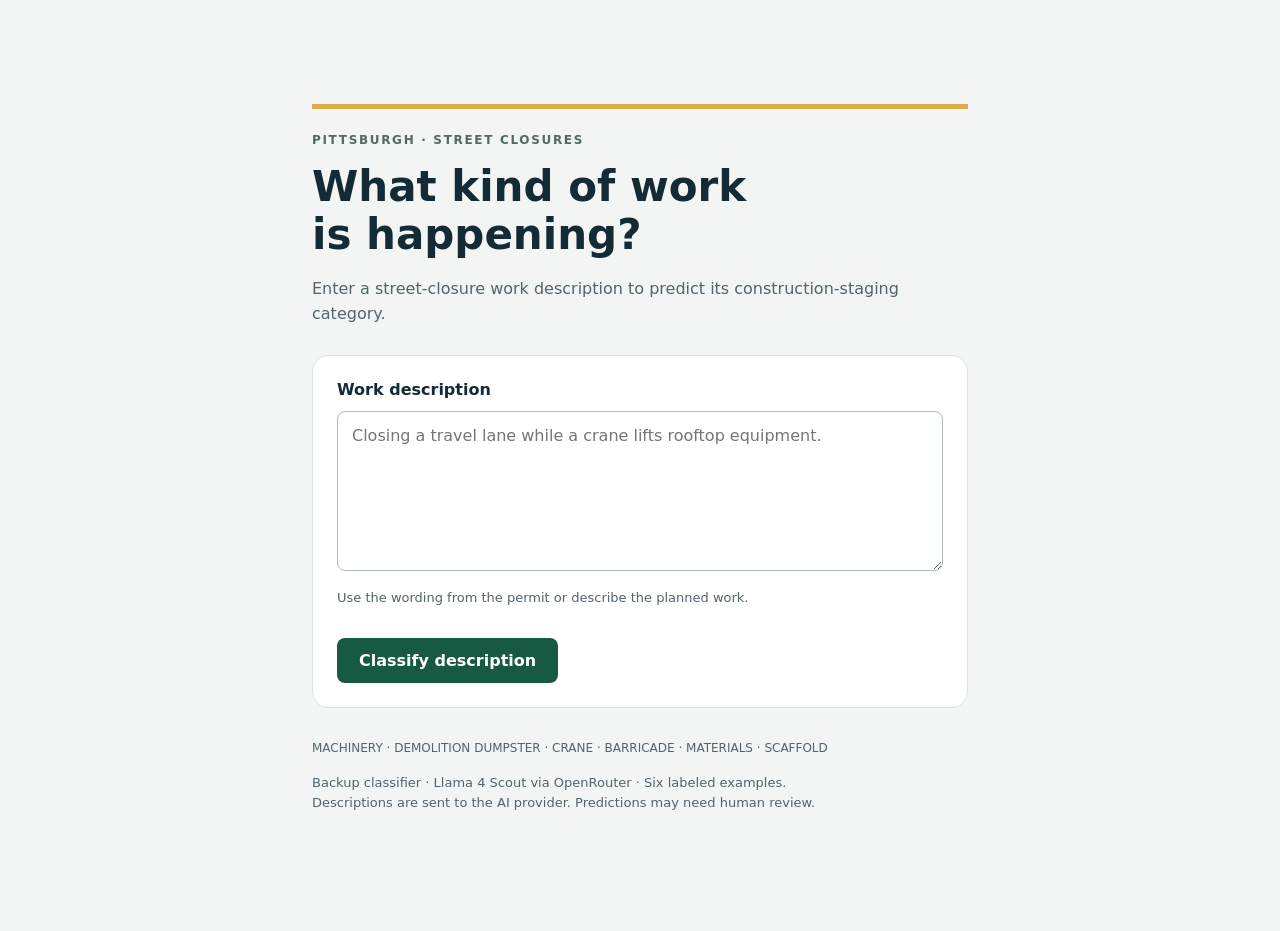
==== vercel_classifier/public/index.html @ e856402d "Add Vercel classifier backup and actionable provider errors" ====
<!doctype html>
<html lang="en">
<head>
<meta charset="utf-8"><meta name="viewport" content="width=device-width, initial-scale=1">
<title>Pittsburgh Street Closure Classifier</title>
<style>
:root{font-family:system-ui,sans-serif;color:#142b35;background:#f2f5f4}*{box-sizing:border-box}body{margin:0}main{max-width:720px;margin:8vh auto;padding:32px}header{border-top:5px solid #d9ad48;padding-top:24px}.eyebrow{font-size:12px;font-weight:700;letter-spacing:.14em;color:#526964}h1{font-size:clamp(28px,5vw,42px);line-height:1.15;margin:16px 0}p{color:#52646c;line-height:1.6}form{background:white;border:1px solid #dce4e1;border-radius:16px;padding:24px;margin:28px 0}label{display:block;font-weight:650;margin-bottom:12px}textarea{width:100%;min-height:160px;border:1px solid #aebeba;border-radius:8px;padding:14px;font:inherit;resize:vertical}textarea:focus{outline:3px solid #d8ede4;border-color:#1e6653}button{background:#185943;color:white;border:0;border-radius:8px;padding:13px 22px;font:inherit;font-weight:650;cursor:pointer;margin-top:16px}button:disabled{opacity:.6;cursor:wait}.hint,footer{font-size:13px;color:#52646c}.result{border-radius:8px;background:#e6f3ec;padding:18px;margin-top:20px}.result strong{display:block;font-size:24px;margin-top:8px}.error{background:#fff0ea;color:#8b3520;padding:16px;border-radius:8px;margin-top:20px}[hidden]{display:none}.tags{font-size:12px;line-height:2;color:#52646c}footer{line-height:1.6}
</style>
</head>
<body><main>
<header><div class="eyebrow">PITTSBURGH · STREET CLOSURES</div><h1>What kind of work<br>is happening?</h1><p>Enter a street-closure work description to predict its construction-staging category.</p></header>
<form id="form"><label for="description">Work description</label><textarea id="description" required maxlength="4000" placeholder="Closing a travel lane while a crane lifts rooftop equipment."></textarea><p class="hint">Use the wording from the permit or describe the planned work.</p><button id="submit" type="submit">Classify description</button><div id="error" class="error" role="alert" hidden></div><div id="result" class="result" aria-live="polite" hidden>Predicted category<strong id="category"></strong></div></form>
<div class="tags">MACHINERY · DEMOLITION DUMPSTER · CRANE · BARRICADE · MATERIALS · SCAFFOLD</div><footer><p>Backup classifier · Llama 4 Scout via OpenRouter · Six labeled examples.<br>Descriptions are sent to the AI provider. Predictions may need human review.</p></footer>
</main><script>
const form=document.getElementById('form'),button=document.getElementById('submit'),error=document.getElementById('error'),result=document.getElementById('result');
form.addEventListener('submit',async event=>{event.preventDefault();error.hidden=true;result.hidden=true;button.disabled=true;button.textContent='Classifying…';try{const response=await fetch('/api/classify',{method:'POST',headers:{'Content-Type':'application/json'},body:JSON.stringify({description:document.getElementById('description').value}),signal:AbortSignal.timeout(35000)});let data;try{data=await response.json()}catch{throw new Error('The service could not respond. Please try again shortly.')}if(!response.ok)throw new Error(data.error||'Classification failed. Please try again.');document.getElementById('category').textContent=data.category;result.hidden=false}catch(exc){error.textContent=exc.name==='TimeoutError'?'The request took too long. Please try again.':exc.message;error.hidden=false}finally{button.disabled=false;button.textContent='Classify description'}});
</script></body></html>
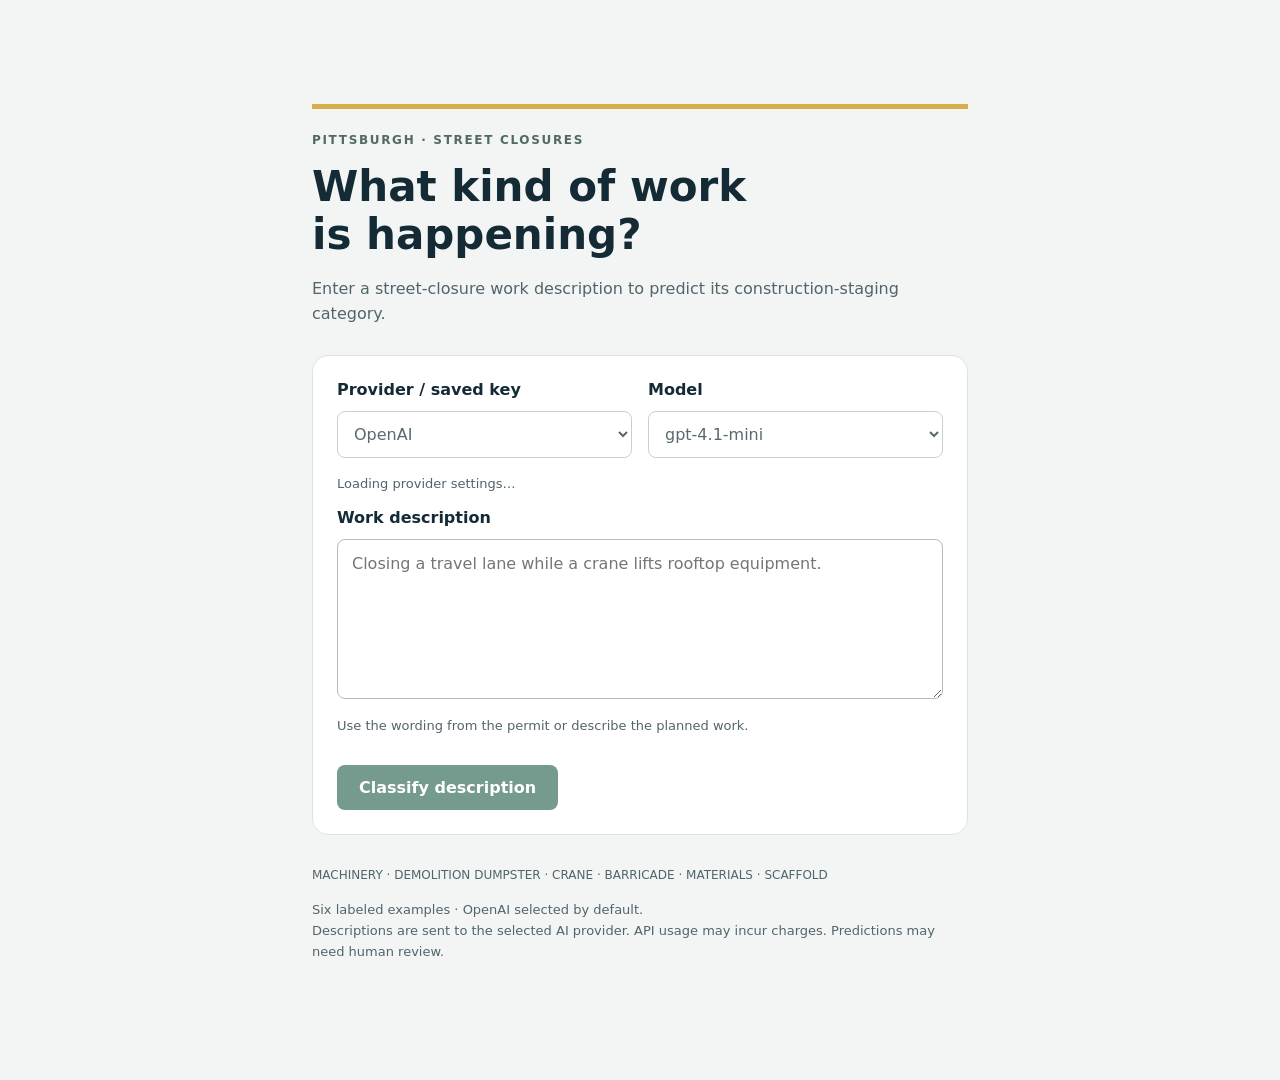
==== commit b27354a4: "Add selectable classifier providers and models with OpenAI default" ====
--- a/vercel_classifier/public/index.html
+++ b/vercel_classifier/public/index.html
@@ -5,13 +5,15 @@
 <title>Pittsburgh Street Closure Classifier</title>
 <style>
 :root{font-family:system-ui,sans-serif;color:#142b35;background:#f2f5f4}*{box-sizing:border-box}body{margin:0}main{max-width:720px;margin:8vh auto;padding:32px}header{border-top:5px solid #d9ad48;padding-top:24px}.eyebrow{font-size:12px;font-weight:700;letter-spacing:.14em;color:#526964}h1{font-size:clamp(28px,5vw,42px);line-height:1.15;margin:16px 0}p{color:#52646c;line-height:1.6}form{background:white;border:1px solid #dce4e1;border-radius:16px;padding:24px;margin:28px 0}label{display:block;font-weight:650;margin-bottom:12px}textarea{width:100%;min-height:160px;border:1px solid #aebeba;border-radius:8px;padding:14px;font:inherit;resize:vertical}textarea:focus{outline:3px solid #d8ede4;border-color:#1e6653}button{background:#185943;color:white;border:0;border-radius:8px;padding:13px 22px;font:inherit;font-weight:650;cursor:pointer;margin-top:16px}button:disabled{opacity:.6;cursor:wait}.hint,footer{font-size:13px;color:#52646c}.result{border-radius:8px;background:#e6f3ec;padding:18px;margin-top:20px}.result strong{display:block;font-size:24px;margin-top:8px}.error{background:#fff0ea;color:#8b3520;padding:16px;border-radius:8px;margin-top:20px}[hidden]{display:none}.tags{font-size:12px;line-height:2;color:#52646c}footer{line-height:1.6}
+.settings{display:grid;grid-template-columns:1fr 1fr;gap:16px;margin-bottom:16px}select,input{width:100%;border:1px solid #aebeba;border-radius:8px;padding:12px;font:inherit;background:white;color:#142b35}select:focus,input:focus{outline:3px solid #d8ede4;border-color:#1e6653}#custom-model-wrap{margin-bottom:16px}#attribution{display:block;margin-top:8px;font-size:13px;color:#52646c}@media(max-width:540px){.settings{grid-template-columns:1fr}main{padding:20px}form{padding:18px}}
 </style>
 </head>
 <body><main>
 <header><div class="eyebrow">PITTSBURGH · STREET CLOSURES</div><h1>What kind of work<br>is happening?</h1><p>Enter a street-closure work description to predict its construction-staging category.</p></header>
-<form id="form"><label for="description">Work description</label><textarea id="description" required maxlength="4000" placeholder="Closing a travel lane while a crane lifts rooftop equipment."></textarea><p class="hint">Use the wording from the permit or describe the planned work.</p><button id="submit" type="submit">Classify description</button><div id="error" class="error" role="alert" hidden></div><div id="result" class="result" aria-live="polite" hidden>Predicted category<strong id="category"></strong></div></form>
-<div class="tags">MACHINERY · DEMOLITION DUMPSTER · CRANE · BARRICADE · MATERIALS · SCAFFOLD</div><footer><p>Backup classifier · Llama 4 Scout via OpenRouter · Six labeled examples.<br>Descriptions are sent to the AI provider. Predictions may need human review.</p></footer>
-</main><script>
-const form=document.getElementById('form'),button=document.getElementById('submit'),error=document.getElementById('error'),result=document.getElementById('result');
-form.addEventListener('submit',async event=>{event.preventDefault();error.hidden=true;result.hidden=true;button.disabled=true;button.textContent='Classifying…';try{const response=await fetch('/api/classify',{method:'POST',headers:{'Content-Type':'application/json'},body:JSON.stringify({description:document.getElementById('description').value}),signal:AbortSignal.timeout(35000)});let data;try{data=await response.json()}catch{throw new Error('The service could not respond. Please try again shortly.')}if(!response.ok)throw new Error(data.error||'Classification failed. Please try again.');document.getElementById('category').textContent=data.category;result.hidden=false}catch(exc){error.textContent=exc.name==='TimeoutError'?'The request took too long. Please try again.':exc.message;error.hidden=false}finally{button.disabled=false;button.textContent='Classify description'}});
-</script></body></html>
+<form id="form">
+<div class="settings"><div><label for="provider">Provider / saved key</label><select id="provider" disabled><option value="openai">OpenAI</option></select></div><div><label for="model">Model</label><select id="model" disabled><option value="gpt-4.1-mini">gpt-4.1-mini</option></select></div></div>
+<div id="custom-model-wrap" hidden><label for="custom-model">Custom model ID</label><input id="custom-model" maxlength="160" placeholder="Enter a chat model ID from this provider"></div>
+<p id="provider-status" class="hint" role="status">Loading provider settings…</p>
+<label for="description">Work description</label><textarea id="description" required maxlength="4000" placeholder="Closing a travel lane while a crane lifts rooftop equipment."></textarea><p class="hint">Use the wording from the permit or describe the planned work.</p><button id="submit" type="submit" disabled>Classify description</button><div id="error" class="error" role="alert" hidden></div><div id="result" class="result" aria-live="polite" hidden>Predicted category<strong id="category"></strong><span id="attribution"></span></div></form>
+<div class="tags">MACHINERY · DEMOLITION DUMPSTER · CRANE · BARRICADE · MATERIALS · SCAFFOLD</div><footer><p>Six labeled examples · OpenAI selected by default.<br>Descriptions are sent to the selected AI provider. API usage may incur charges. Predictions may need human review.</p></footer>
+</main><script src="/app.js" defer></script></body></html>
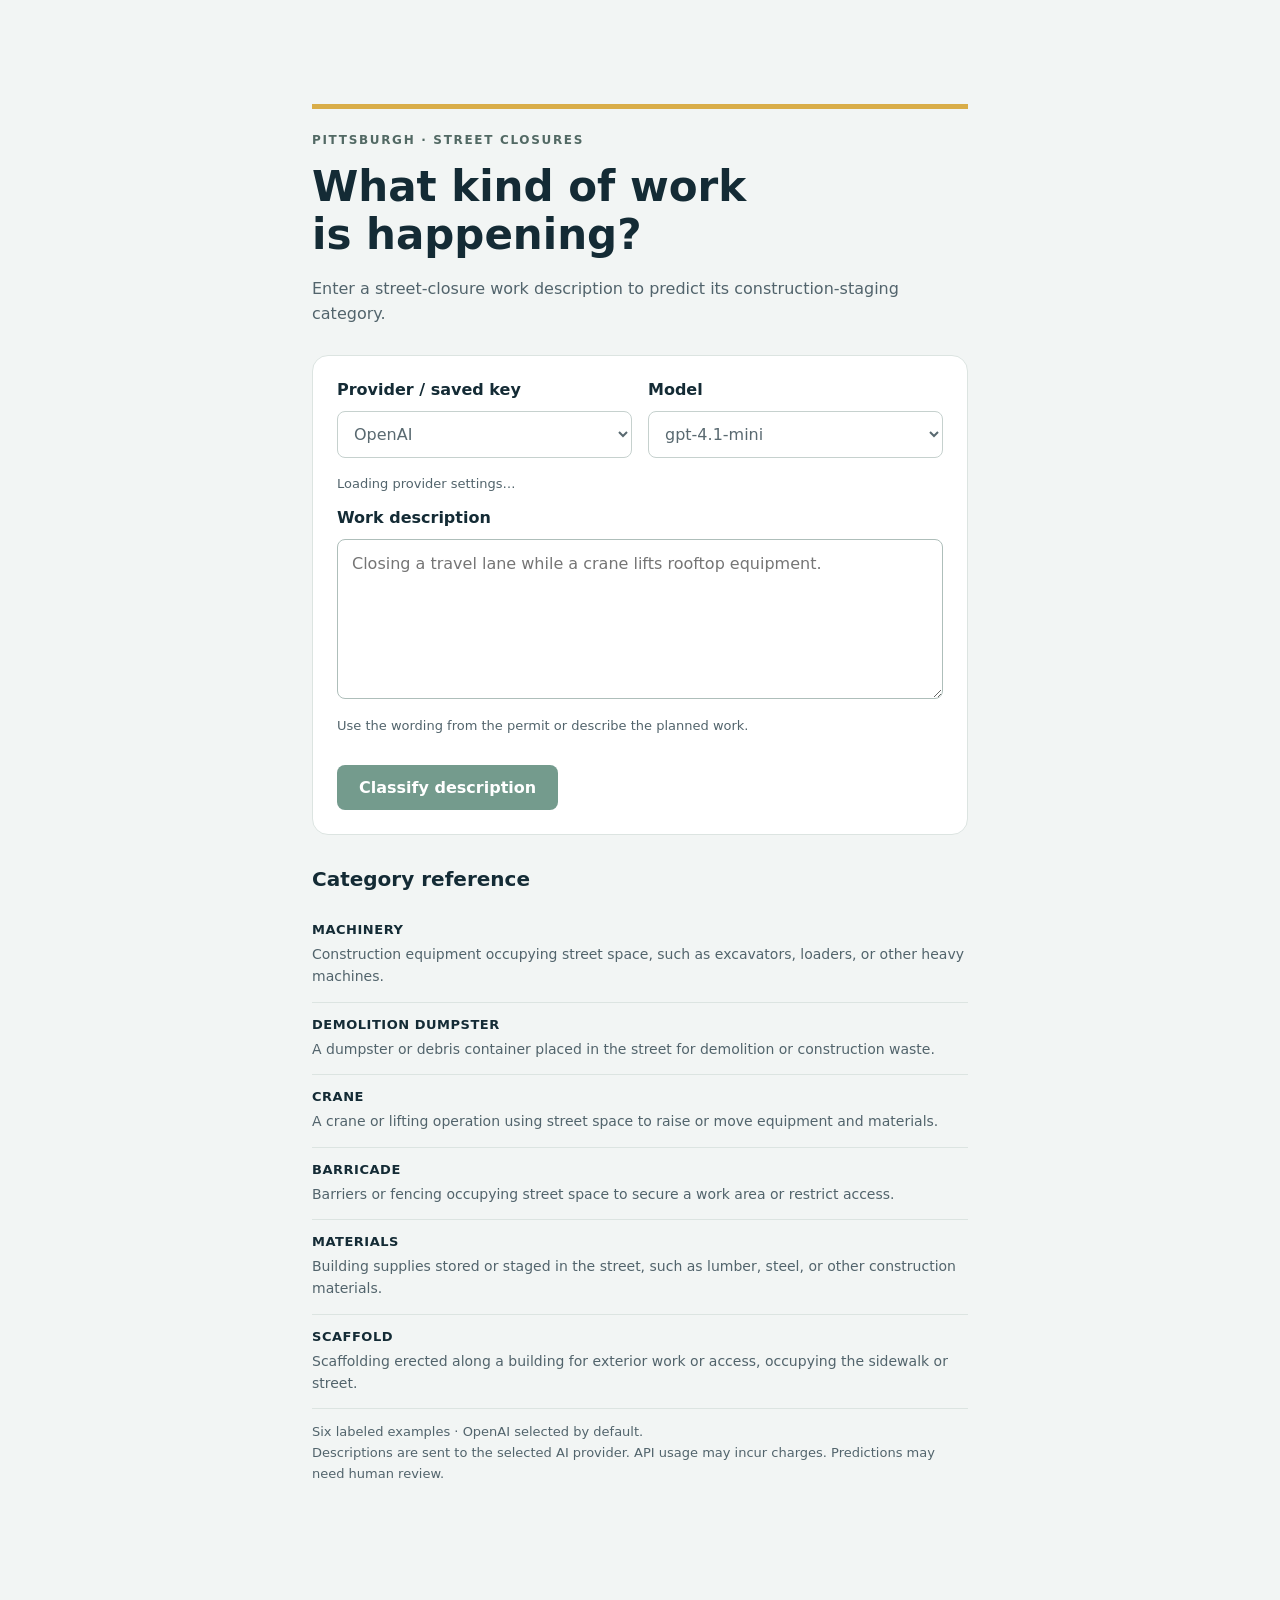
==== commit 61912a16: "Add category reference descriptions and classification explanations" ====
--- a/vercel_classifier/public/index.html
+++ b/vercel_classifier/public/index.html
@@ -6,6 +6,7 @@
 <style>
 :root{font-family:system-ui,sans-serif;color:#142b35;background:#f2f5f4}*{box-sizing:border-box}body{margin:0}main{max-width:720px;margin:8vh auto;padding:32px}header{border-top:5px solid #d9ad48;padding-top:24px}.eyebrow{font-size:12px;font-weight:700;letter-spacing:.14em;color:#526964}h1{font-size:clamp(28px,5vw,42px);line-height:1.15;margin:16px 0}p{color:#52646c;line-height:1.6}form{background:white;border:1px solid #dce4e1;border-radius:16px;padding:24px;margin:28px 0}label{display:block;font-weight:650;margin-bottom:12px}textarea{width:100%;min-height:160px;border:1px solid #aebeba;border-radius:8px;padding:14px;font:inherit;resize:vertical}textarea:focus{outline:3px solid #d8ede4;border-color:#1e6653}button{background:#185943;color:white;border:0;border-radius:8px;padding:13px 22px;font:inherit;font-weight:650;cursor:pointer;margin-top:16px}button:disabled{opacity:.6;cursor:wait}.hint,footer{font-size:13px;color:#52646c}.result{border-radius:8px;background:#e6f3ec;padding:18px;margin-top:20px}.result strong{display:block;font-size:24px;margin-top:8px}.error{background:#fff0ea;color:#8b3520;padding:16px;border-radius:8px;margin-top:20px}[hidden]{display:none}.tags{font-size:12px;line-height:2;color:#52646c}footer{line-height:1.6}
 .settings{display:grid;grid-template-columns:1fr 1fr;gap:16px;margin-bottom:16px}select,input{width:100%;border:1px solid #aebeba;border-radius:8px;padding:12px;font:inherit;background:white;color:#142b35}select:focus,input:focus{outline:3px solid #d8ede4;border-color:#1e6653}#custom-model-wrap{margin-bottom:16px}#attribution{display:block;margin-top:8px;font-size:13px;color:#52646c}@media(max-width:540px){.settings{grid-template-columns:1fr}main{padding:20px}form{padding:18px}}
+.reference{margin-top:32px}.reference h2{font-size:20px}.reference dl{margin:0}.reference dl div{padding:14px 0;border-bottom:1px solid #dce4e1}.reference dt{font-size:13px;font-weight:700;letter-spacing:.04em}.reference dd{margin:6px 0 0;color:#52646c;line-height:1.6;font-size:14px}#reason{margin:12px 0 0;color:#244f40}
 </style>
 </head>
 <body><main>
@@ -14,6 +15,13 @@
 <div class="settings"><div><label for="provider">Provider / saved key</label><select id="provider" disabled><option value="openai">OpenAI</option></select></div><div><label for="model">Model</label><select id="model" disabled><option value="gpt-4.1-mini">gpt-4.1-mini</option></select></div></div>
 <div id="custom-model-wrap" hidden><label for="custom-model">Custom model ID</label><input id="custom-model" maxlength="160" placeholder="Enter a chat model ID from this provider"></div>
 <p id="provider-status" class="hint" role="status">Loading provider settings…</p>
-<label for="description">Work description</label><textarea id="description" required maxlength="4000" placeholder="Closing a travel lane while a crane lifts rooftop equipment."></textarea><p class="hint">Use the wording from the permit or describe the planned work.</p><button id="submit" type="submit" disabled>Classify description</button><div id="error" class="error" role="alert" hidden></div><div id="result" class="result" aria-live="polite" hidden>Predicted category<strong id="category"></strong><span id="attribution"></span></div></form>
-<div class="tags">MACHINERY · DEMOLITION DUMPSTER · CRANE · BARRICADE · MATERIALS · SCAFFOLD</div><footer><p>Six labeled examples · OpenAI selected by default.<br>Descriptions are sent to the selected AI provider. API usage may incur charges. Predictions may need human review.</p></footer>
+<label for="description">Work description</label><textarea id="description" required maxlength="4000" placeholder="Closing a travel lane while a crane lifts rooftop equipment."></textarea><p class="hint">Use the wording from the permit or describe the planned work.</p><button id="submit" type="submit" disabled>Classify description</button><div id="error" class="error" role="alert" hidden></div><div id="result" class="result" aria-live="polite" hidden>Predicted category<strong id="category"></strong><p id="reason"></p><span id="attribution"></span></div></form>
+<section class="reference" aria-labelledby="reference-title"><h2 id="reference-title">Category reference</h2><dl>
+<div><dt>MACHINERY</dt><dd>Construction equipment occupying street space, such as excavators, loaders, or other heavy machines.</dd></div>
+<div><dt>DEMOLITION DUMPSTER</dt><dd>A dumpster or debris container placed in the street for demolition or construction waste.</dd></div>
+<div><dt>CRANE</dt><dd>A crane or lifting operation using street space to raise or move equipment and materials.</dd></div>
+<div><dt>BARRICADE</dt><dd>Barriers or fencing occupying street space to secure a work area or restrict access.</dd></div>
+<div><dt>MATERIALS</dt><dd>Building supplies stored or staged in the street, such as lumber, steel, or other construction materials.</dd></div>
+<div><dt>SCAFFOLD</dt><dd>Scaffolding erected along a building for exterior work or access, occupying the sidewalk or street.</dd></div>
+</dl></section><footer><p>Six labeled examples · OpenAI selected by default.<br>Descriptions are sent to the selected AI provider. API usage may incur charges. Predictions may need human review.</p></footer>
 </main><script src="/app.js" defer></script></body></html>
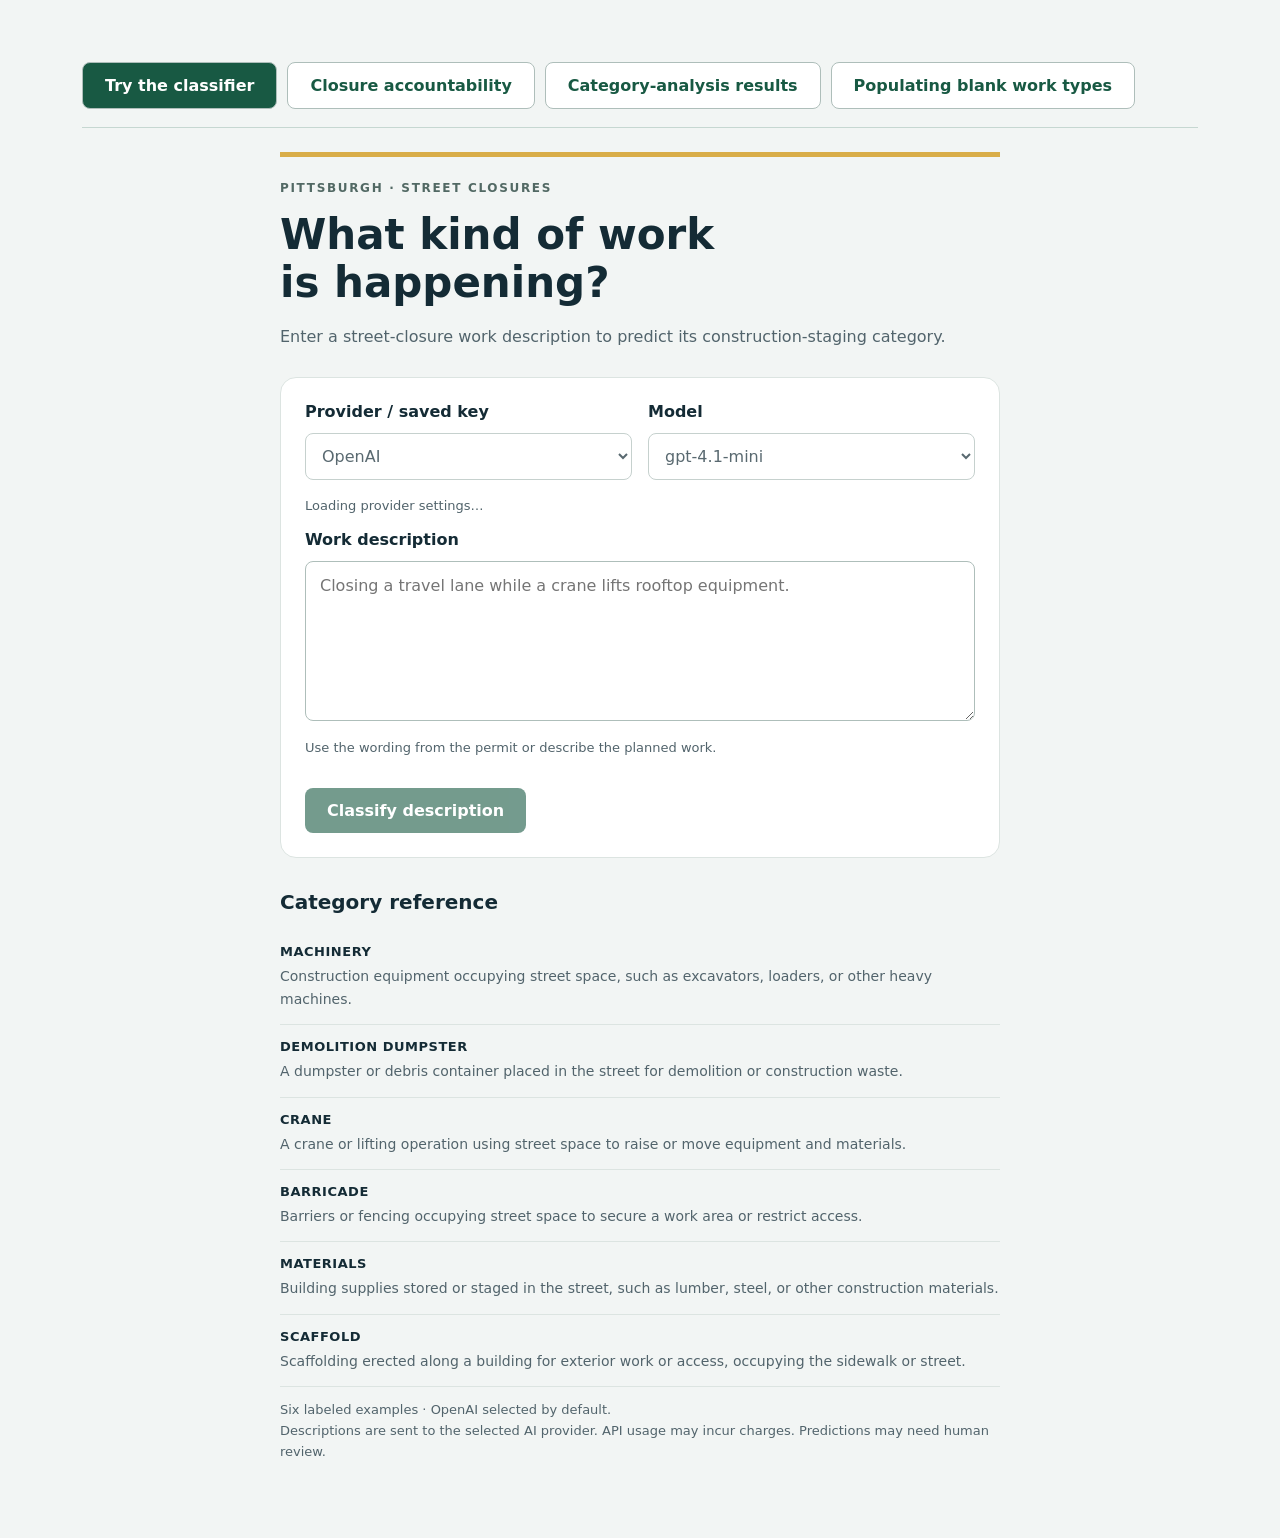
==== commit 36ed09e7: "Add public dashboard briefings and full-taxonomy permit analysis" ====
--- a/vercel_classifier/public/index.html
+++ b/vercel_classifier/public/index.html
@@ -2,14 +2,22 @@
 <html lang="en">
 <head>
 <meta charset="utf-8"><meta name="viewport" content="width=device-width, initial-scale=1">
-<title>Pittsburgh Street Closure Classifier</title>
+<title>Pittsburgh Street Closure Research & Classifier</title>
 <style>
 :root{font-family:system-ui,sans-serif;color:#142b35;background:#f2f5f4}*{box-sizing:border-box}body{margin:0}main{max-width:720px;margin:8vh auto;padding:32px}header{border-top:5px solid #d9ad48;padding-top:24px}.eyebrow{font-size:12px;font-weight:700;letter-spacing:.14em;color:#526964}h1{font-size:clamp(28px,5vw,42px);line-height:1.15;margin:16px 0}p{color:#52646c;line-height:1.6}form{background:white;border:1px solid #dce4e1;border-radius:16px;padding:24px;margin:28px 0}label{display:block;font-weight:650;margin-bottom:12px}textarea{width:100%;min-height:160px;border:1px solid #aebeba;border-radius:8px;padding:14px;font:inherit;resize:vertical}textarea:focus{outline:3px solid #d8ede4;border-color:#1e6653}button{background:#185943;color:white;border:0;border-radius:8px;padding:13px 22px;font:inherit;font-weight:650;cursor:pointer;margin-top:16px}button:disabled{opacity:.6;cursor:wait}.hint,footer{font-size:13px;color:#52646c}.result{border-radius:8px;background:#e6f3ec;padding:18px;margin-top:20px}.result strong{display:block;font-size:24px;margin-top:8px}.error{background:#fff0ea;color:#8b3520;padding:16px;border-radius:8px;margin-top:20px}[hidden]{display:none}.tags{font-size:12px;line-height:2;color:#52646c}footer{line-height:1.6}
 .settings{display:grid;grid-template-columns:1fr 1fr;gap:16px;margin-bottom:16px}select,input{width:100%;border:1px solid #aebeba;border-radius:8px;padding:12px;font:inherit;background:white;color:#142b35}select:focus,input:focus{outline:3px solid #d8ede4;border-color:#1e6653}#custom-model-wrap{margin-bottom:16px}#attribution{display:block;margin-top:8px;font-size:13px;color:#52646c}@media(max-width:540px){.settings{grid-template-columns:1fr}main{padding:20px}form{padding:18px}}
 .reference{margin-top:32px}.reference h2{font-size:20px}.reference dl{margin:0}.reference dl div{padding:14px 0;border-bottom:1px solid #dce4e1}.reference dt{font-size:13px;font-weight:700;letter-spacing:.04em}.reference dd{margin:6px 0 0;color:#52646c;line-height:1.6;font-size:14px}#reason{margin:12px 0 0;color:#244f40}
+
+main{max-width:1180px;margin:30px auto}.site-tabs{display:flex;gap:10px;flex-wrap:wrap;margin-bottom:24px;border-bottom:1px solid #c6d7d1;padding-bottom:18px}.site-tabs button{margin:0;background:white;color:#185943;border:1px solid #aebeba}.site-tabs button[aria-selected=true]{background:#185943;color:white}#classifier-panel{max-width:720px;margin:auto}#briefing-frame{width:100%;border:0;min-height:1000px}button:focus-visible{outline:3px solid #b88c2e;outline-offset:3px}
 </style>
 </head>
 <body><main>
+<nav class="site-tabs" role="tablist" aria-label="Site sections">
+<button id="tab-classifier" role="tab" aria-selected="true" aria-controls="classifier-panel">Try the classifier</button>
+<button id="tab-closures" role="tab" aria-selected="false" aria-controls="briefing-panel">Closure accountability</button>
+<button id="tab-research" role="tab" aria-selected="false" aria-controls="briefing-panel">Category-analysis results</button>
+<button id="tab-population" role="tab" aria-selected="false" aria-controls="briefing-panel">Populating blank work types</button>
+</nav><section id="classifier-panel" role="tabpanel" aria-labelledby="tab-classifier">
 <header><div class="eyebrow">PITTSBURGH · STREET CLOSURES</div><h1>What kind of work<br>is happening?</h1><p>Enter a street-closure work description to predict its construction-staging category.</p></header>
 <form id="form">
 <div class="settings"><div><label for="provider">Provider / saved key</label><select id="provider" disabled><option value="openai">OpenAI</option></select></div><div><label for="model">Model</label><select id="model" disabled><option value="gpt-4.1-mini">gpt-4.1-mini</option></select></div></div>
@@ -24,4 +32,5 @@
 <div><dt>MATERIALS</dt><dd>Building supplies stored or staged in the street, such as lumber, steel, or other construction materials.</dd></div>
 <div><dt>SCAFFOLD</dt><dd>Scaffolding erected along a building for exterior work or access, occupying the sidewalk or street.</dd></div>
 </dl></section><footer><p>Six labeled examples · OpenAI selected by default.<br>Descriptions are sent to the selected AI provider. API usage may incur charges. Predictions may need human review.</p></footer>
-</main><script src="/app.js" defer></script></body></html>
+</section><section id="briefing-panel" role="tabpanel" hidden><iframe id="briefing-frame" title="Pittsburgh closure accountability and category-analysis briefing" loading="lazy"></iframe></section>
+</main><script src="/tabs.js" defer></script><script src="/app.js" defer></script></body></html>
